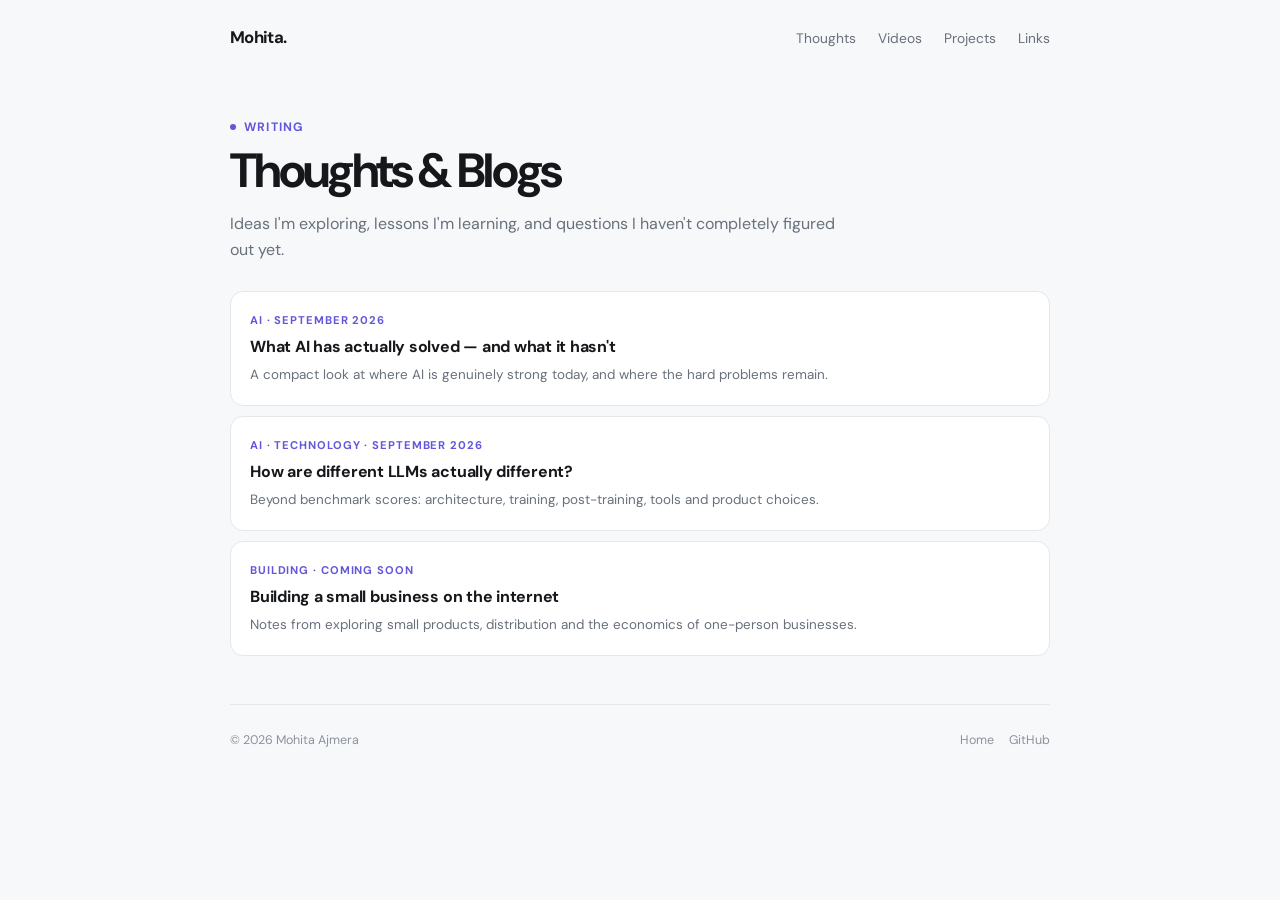
==== thoughts.html @ b76e72f8 "Add files via upload" ====
<!DOCTYPE html>
<html lang="en"><head><meta charset="UTF-8"><meta name="viewport" content="width=device-width, initial-scale=1.0"><title>Thoughts — Mohita</title><link rel="stylesheet" href="style.css"></head>
<body><div class="container">
<nav class="site-nav"><a class="logo" href="index.html">Mohita.</a><div class="nav-links"><a href="thoughts.html">Thoughts</a><a href="videos.html">Videos</a><a href="projects.html">Projects</a><a href="links.html">Links</a></div></nav>
<header class="page-header"><div class="eyebrow">Writing</div><h1>Thoughts & Blogs</h1><p>Ideas I'm exploring, lessons I'm learning, and questions I haven't completely figured out yet.</p></header>
<section class="section">
<a class="blog-item" id="ai-solved" href="#"><div class="blog-meta">AI · September 2026</div><h3>What AI has actually solved — and what it hasn't</h3><p>A compact look at where AI is genuinely strong today, and where the hard problems remain.</p></a>
<a class="blog-item" id="llms" href="#"><div class="blog-meta">AI · Technology · September 2026</div><h3>How are different LLMs actually different?</h3><p>Beyond benchmark scores: architecture, training, post-training, tools and product choices.</p></a>
<a class="blog-item" id="building" href="#"><div class="blog-meta">Building · Coming soon</div><h3>Building a small business on the internet</h3><p>Notes from exploring small products, distribution and the economics of one-person businesses.</p></a>
</section>
<footer class="footer"><div>© 2026 Mohita Ajmera</div><div class="footer-links"><a href="index.html">Home</a><a href="https://github.com/" target="_blank">GitHub</a></div></footer>
</div></body></html>
---- style.css ----
@import url('https://fonts.googleapis.com/css2?family=DM+Sans:wght@400;500;600;700&family=Playfair+Display:wght@500;600&display=swap');

:root {
  --bg: #f7f8fa;
  --card: #ffffff;
  --text: #15171a;
  --muted: #68707b;
  --soft: #8b929c;
  --primary: #6257d9;
  --primary-soft: #efedff;
  --border: #e5e7eb;
  --shadow: 0 8px 30px rgba(20, 25, 35, .045);
  --max: 820px;
}

* { box-sizing: border-box; margin: 0; padding: 0; }
html { scroll-behavior: smooth; }
body {
  background: var(--bg);
  color: var(--text);
  font-family: "DM Sans", sans-serif;
  line-height: 1.65;
  -webkit-font-smoothing: antialiased;
}
a { color: inherit; text-decoration: none; }
img { max-width: 100%; display: block; }

.container { width: min(var(--max), calc(100% - 36px)); margin: 0 auto; }

.site-nav {
  display: flex;
  align-items: center;
  justify-content: space-between;
  padding: 24px 0 18px;
}
.logo { font-weight: 700; letter-spacing: -.04em; font-size: 1.05rem; }
.nav-links { display: flex; gap: 22px; color: var(--muted); font-size: .86rem; }
.nav-links a:hover, .footer-links a:hover { color: var(--primary); }

.hero { text-align: center; padding: 42px 0 62px; }
.profile-photo {
  width: 104px; height: 104px; object-fit: cover; object-position: center 25%;
  border-radius: 50%; margin: 0 auto 18px;
  border: 4px solid #fff;
  box-shadow: 0 0 0 1px var(--border), 0 12px 28px rgba(30,35,45,.10);
}
.eyebrow {
  display: inline-flex; align-items: center; gap: 8px;
  color: var(--primary); font-weight: 700; font-size: .76rem;
  text-transform: uppercase; letter-spacing: .1em; margin-bottom: 10px;
}
.eyebrow::before {
  content: ""; width: 6px; height: 6px; border-radius: 50%; background: var(--primary);
}
h1 {
  font-size: clamp(2.35rem, 6vw, 3.6rem);
  line-height: 1.08; letter-spacing: -.055em; margin-bottom: 14px;
}
.hero h1 span { font-family: "Playfair Display", serif; font-weight: 500; }
.hero-bio { max-width: 610px; margin: 0 auto; color: var(--muted); font-size: 1rem; }
.socials { display: flex; justify-content: center; gap: 18px; margin-top: 20px; font-size: .84rem; font-weight: 600; }
.socials a { border-bottom: 1px solid #cfd2d8; padding-bottom: 1px; }
.socials a:hover { color: var(--primary); border-color: var(--primary); }

.section { margin-bottom: 48px; }
.section-title {
  font-size: .75rem; font-weight: 700; text-transform: uppercase;
  letter-spacing: .12em; color: var(--soft);
  padding-bottom: 8px; border-bottom: 1px solid var(--border); margin-bottom: 14px;
}
.about-text { color: #3f4650; font-size: .98rem; }
.about-text p + p { margin-top: 10px; }

.grid { display: grid; grid-template-columns: 1fr 1fr; gap: 12px; }
.card {
  background: var(--card); border: 1px solid var(--border); border-radius: 13px;
  padding: 19px; box-shadow: var(--shadow);
  transition: transform .2s ease, border-color .2s ease, box-shadow .2s ease;
}
.card:hover { transform: translateY(-3px); border-color: #c9c4f4; box-shadow: 0 14px 34px rgba(30,35,45,.07); }
.card h3 { font-size: .98rem; margin-bottom: 4px; letter-spacing: -.015em; }
.card p { color: var(--muted); font-size: .84rem; line-height: 1.5; }
.card .icon { font-size: 1rem; margin-right: 4px; }

.blog-item {
  display: block; background: var(--card); border: 1px solid var(--border);
  border-radius: 13px; padding: 19px; margin-bottom: 10px;
  transition: transform .2s ease, border-color .2s ease;
}
.blog-item:hover { transform: translateY(-2px); border-color: #c9c4f4; }
.blog-meta { color: var(--primary); font-size: .7rem; font-weight: 700; text-transform: uppercase; letter-spacing: .08em; }
.blog-item h3 { font-size: 1rem; margin: 4px 0; letter-spacing: -.015em; }
.blog-item p { color: var(--muted); font-size: .84rem; }
.see-all { display: inline-block; margin-top: 4px; color: var(--primary); font-size: .82rem; font-weight: 700; }

.footer {
  border-top: 1px solid var(--border); padding: 25px 0 38px;
  display: flex; justify-content: space-between; gap: 15px; color: var(--soft); font-size: .78rem;
}
.footer-links { display: flex; gap: 15px; }

.page-header { padding: 42px 0 28px; }
.page-header .eyebrow { margin-bottom: 8px; }
.page-header h1 { font-size: clamp(2rem, 5vw, 3rem); }
.page-header p { color: var(--muted); max-width: 620px; margin-top: 8px; }

@media (max-width: 620px) {
  .container { width: min(var(--max), calc(100% - 28px)); }
  .nav-links { gap: 12px; font-size: .78rem; }
  .nav-links a:nth-child(4) { display: none; }
  .hero { padding-top: 32px; }
  .grid { grid-template-columns: 1fr; }
  .footer { flex-direction: column; }
}
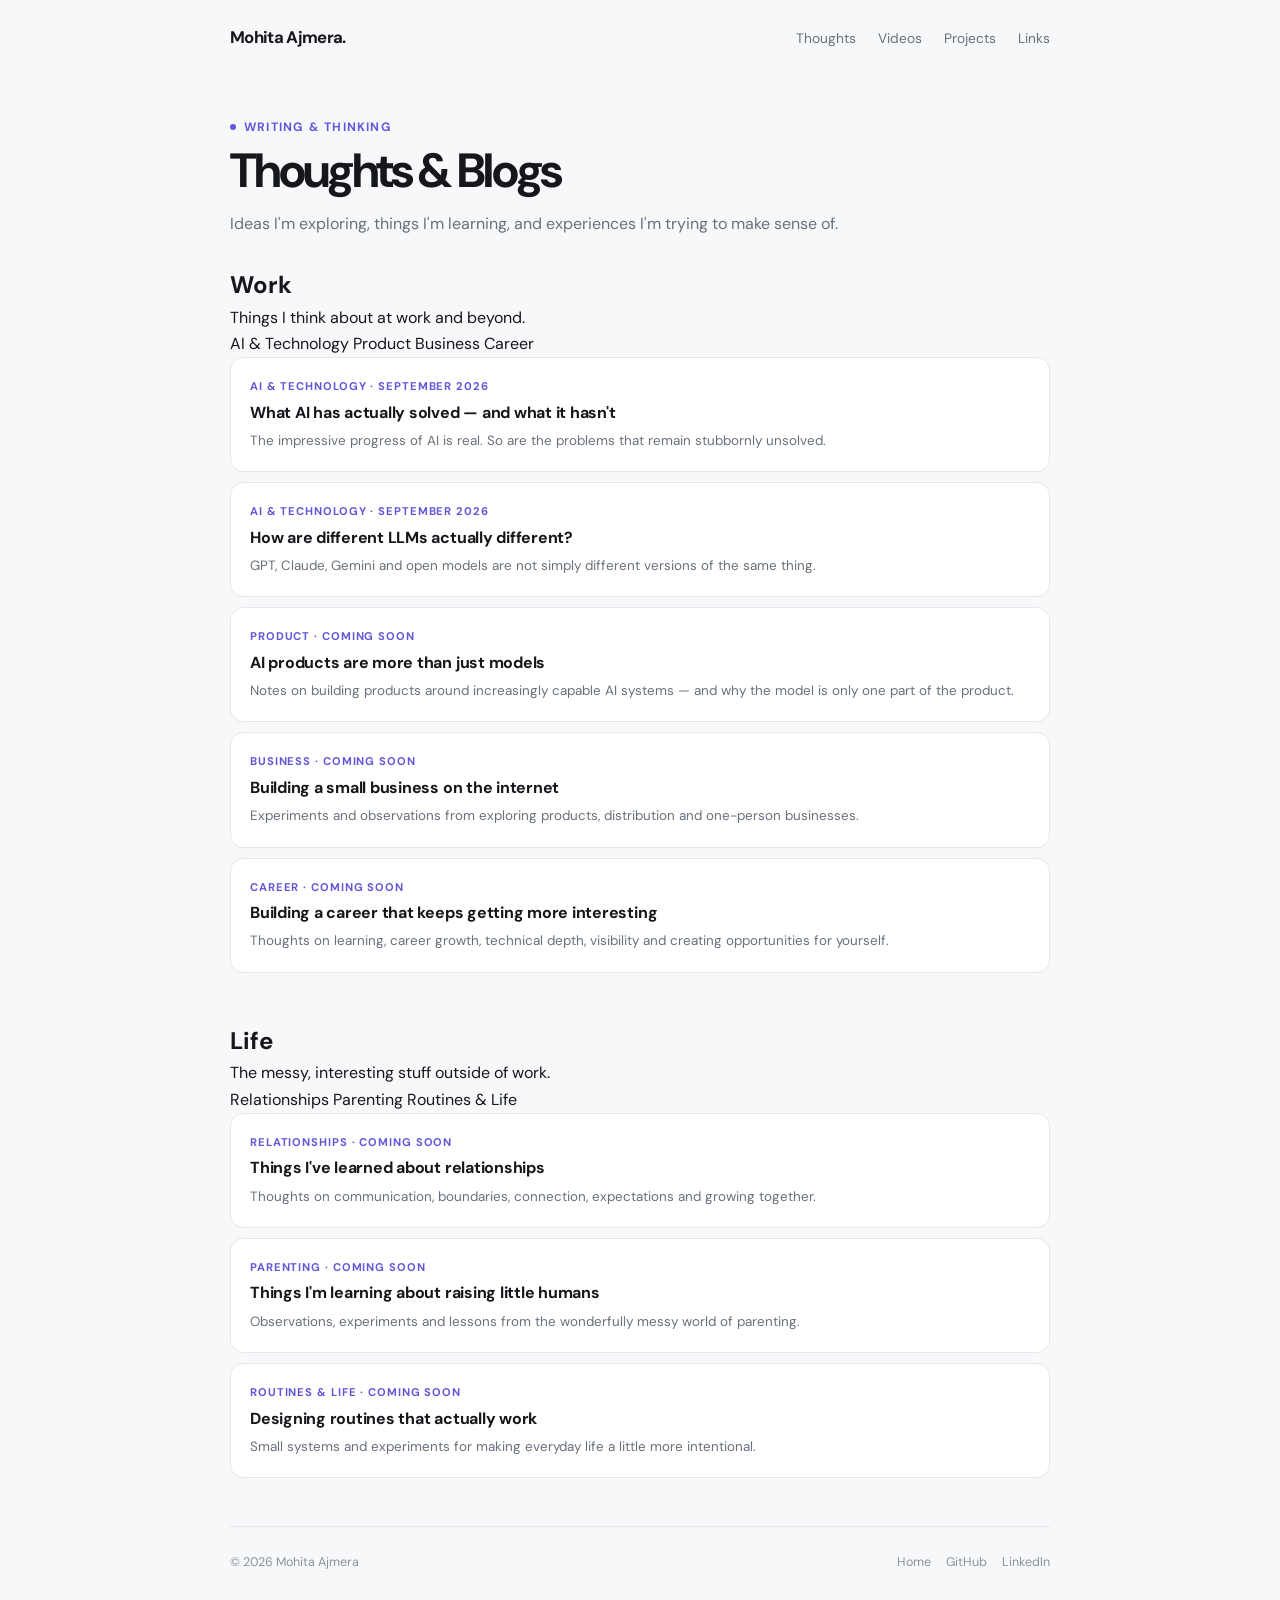
==== commit eeff74db: "Update thoughts.html" ====
--- a/thoughts.html
+++ b/thoughts.html
@@ -1,12 +1,359 @@
 <!DOCTYPE html>
-<html lang="en"><head><meta charset="UTF-8"><meta name="viewport" content="width=device-width, initial-scale=1.0"><title>Thoughts — Mohita</title><link rel="stylesheet" href="style.css"></head>
-<body><div class="container">
-<nav class="site-nav"><a class="logo" href="index.html">Mohita.</a><div class="nav-links"><a href="thoughts.html">Thoughts</a><a href="videos.html">Videos</a><a href="projects.html">Projects</a><a href="links.html">Links</a></div></nav>
-<header class="page-header"><div class="eyebrow">Writing</div><h1>Thoughts & Blogs</h1><p>Ideas I'm exploring, lessons I'm learning, and questions I haven't completely figured out yet.</p></header>
-<section class="section">
-<a class="blog-item" id="ai-solved" href="#"><div class="blog-meta">AI · September 2026</div><h3>What AI has actually solved — and what it hasn't</h3><p>A compact look at where AI is genuinely strong today, and where the hard problems remain.</p></a>
-<a class="blog-item" id="llms" href="#"><div class="blog-meta">AI · Technology · September 2026</div><h3>How are different LLMs actually different?</h3><p>Beyond benchmark scores: architecture, training, post-training, tools and product choices.</p></a>
-<a class="blog-item" id="building" href="#"><div class="blog-meta">Building · Coming soon</div><h3>Building a small business on the internet</h3><p>Notes from exploring small products, distribution and the economics of one-person businesses.</p></a>
-</section>
-<footer class="footer"><div>© 2026 Mohita Ajmera</div><div class="footer-links"><a href="index.html">Home</a><a href="https://github.com/" target="_blank">GitHub</a></div></footer>
-</div></body></html>
+<html lang="en">
+
+<head>
+  <meta charset="UTF-8">
+  <meta name="viewport" content="width=device-width, initial-scale=1.0">
+
+  <title>Thoughts & Blogs — Mohita</title>
+
+  <meta
+    name="description"
+    content="Mohita's thoughts and writing on AI, technology, product, business, career, relationships, parenting and everyday life."
+  >
+
+  <link rel="stylesheet" href="style.css">
+</head>
+
+<body>
+
+  <div class="container">
+
+    <!-- Navigation -->
+
+    <nav class="site-nav">
+
+      <a class="logo" href="index.html">
+        Mohita Ajmera.
+      </a>
+
+      <div class="nav-links">
+        <a href="thoughts.html">Thoughts</a>
+        <a href="videos.html">Videos</a>
+        <a href="projects.html">Projects</a>
+        <a href="links.html">Links</a>
+      </div>
+
+    </nav>
+
+
+    <!-- Page Header -->
+
+    <header class="page-header">
+
+      <div class="eyebrow">
+        Writing & Thinking
+      </div>
+
+      <h1>
+        Thoughts & Blogs
+      </h1>
+
+      <p>
+        Ideas I'm exploring, things I'm learning, and experiences
+        I'm trying to make sense of.
+      </p>
+
+    </header>
+
+
+    <!-- WORK -->
+
+    <section class="section thoughts-group">
+
+      <div class="thoughts-group-header">
+
+        <h2>
+          Work
+        </h2>
+
+        <p>
+          Things I think about at work and beyond.
+        </p>
+
+      </div>
+
+
+      <div class="category-tags">
+
+        <span>AI & Technology</span>
+        <span>Product</span>
+        <span>Business</span>
+        <span>Career</span>
+
+      </div>
+
+
+      <div class="posts">
+
+
+        <!-- AI -->
+
+        <a
+          class="blog-item"
+          id="ai-solved"
+          href="#"
+        >
+
+          <div class="blog-meta">
+            AI & Technology · September 2026
+          </div>
+
+          <h3>
+            What AI has actually solved — and what it hasn't
+          </h3>
+
+          <p>
+            The impressive progress of AI is real. So are the problems
+            that remain stubbornly unsolved.
+          </p>
+
+        </a>
+
+
+        <!-- LLMs -->
+
+        <a
+          class="blog-item"
+          id="llms"
+          href="#"
+        >
+
+          <div class="blog-meta">
+            AI & Technology · September 2026
+          </div>
+
+          <h3>
+            How are different LLMs actually different?
+          </h3>
+
+          <p>
+            GPT, Claude, Gemini and open models are not simply
+            different versions of the same thing.
+          </p>
+
+        </a>
+
+
+        <!-- Product -->
+
+        <a
+          class="blog-item"
+          id="ai-products"
+          href="#"
+        >
+
+          <div class="blog-meta">
+            Product · Coming soon
+          </div>
+
+          <h3>
+            AI products are more than just models
+          </h3>
+
+          <p>
+            Notes on building products around increasingly capable
+            AI systems — and why the model is only one part of the product.
+          </p>
+
+        </a>
+
+
+        <!-- Business -->
+
+        <a
+          class="blog-item"
+          id="small-business"
+          href="#"
+        >
+
+          <div class="blog-meta">
+            Business · Coming soon
+          </div>
+
+          <h3>
+            Building a small business on the internet
+          </h3>
+
+          <p>
+            Experiments and observations from exploring products,
+            distribution and one-person businesses.
+          </p>
+
+        </a>
+
+
+        <!-- Career -->
+
+        <a
+          class="blog-item"
+          id="career"
+          href="#"
+        >
+
+          <div class="blog-meta">
+            Career · Coming soon
+          </div>
+
+          <h3>
+            Building a career that keeps getting more interesting
+          </h3>
+
+          <p>
+            Thoughts on learning, career growth, technical depth,
+            visibility and creating opportunities for yourself.
+          </p>
+
+        </a>
+
+
+      </div>
+
+    </section>
+
+
+    <!-- LIFE -->
+
+    <section class="section thoughts-group">
+
+      <div class="thoughts-group-header">
+
+        <h2>
+          Life
+        </h2>
+
+        <p>
+          The messy, interesting stuff outside of work.
+        </p>
+
+      </div>
+
+
+      <div class="category-tags">
+
+        <span>Relationships</span>
+        <span>Parenting</span>
+        <span>Routines & Life</span>
+
+      </div>
+
+
+      <div class="posts">
+
+
+        <!-- Relationships -->
+
+        <a
+          class="blog-item"
+          id="relationships"
+          href="#"
+        >
+
+          <div class="blog-meta">
+            Relationships · Coming soon
+          </div>
+
+          <h3>
+            Things I've learned about relationships
+          </h3>
+
+          <p>
+            Thoughts on communication, boundaries, connection,
+            expectations and growing together.
+          </p>
+
+        </a>
+
+
+        <!-- Parenting -->
+
+        <a
+          class="blog-item"
+          id="parenting"
+          href="#"
+        >
+
+          <div class="blog-meta">
+            Parenting · Coming soon
+          </div>
+
+          <h3>
+            Things I'm learning about raising little humans
+          </h3>
+
+          <p>
+            Observations, experiments and lessons from the
+            wonderfully messy world of parenting.
+          </p>
+
+        </a>
+
+
+        <!-- Routines -->
+
+        <a
+          class="blog-item"
+          id="routines"
+          href="#"
+        >
+
+          <div class="blog-meta">
+            Routines & Life · Coming soon
+          </div>
+
+          <h3>
+            Designing routines that actually work
+          </h3>
+
+          <p>
+            Small systems and experiments for making everyday
+            life a little more intentional.
+          </p>
+
+        </a>
+
+
+      </div>
+
+    </section>
+
+
+    <!-- Footer -->
+
+    <footer class="footer">
+
+      <div>
+        © 2026 Mohita Ajmera
+      </div>
+
+      <div class="footer-links">
+
+        <a href="index.html">
+          Home
+        </a>
+
+        <a
+          href="https://github.com/"
+          target="_blank"
+          rel="noopener"
+        >
+          GitHub
+        </a>
+
+        <a
+          href="https://www.linkedin.com/"
+          target="_blank"
+          rel="noopener"
+        >
+          LinkedIn
+        </a>
+
+      </div>
+
+    </footer>
+
+  </div>
+
+</body>
+
+</html>
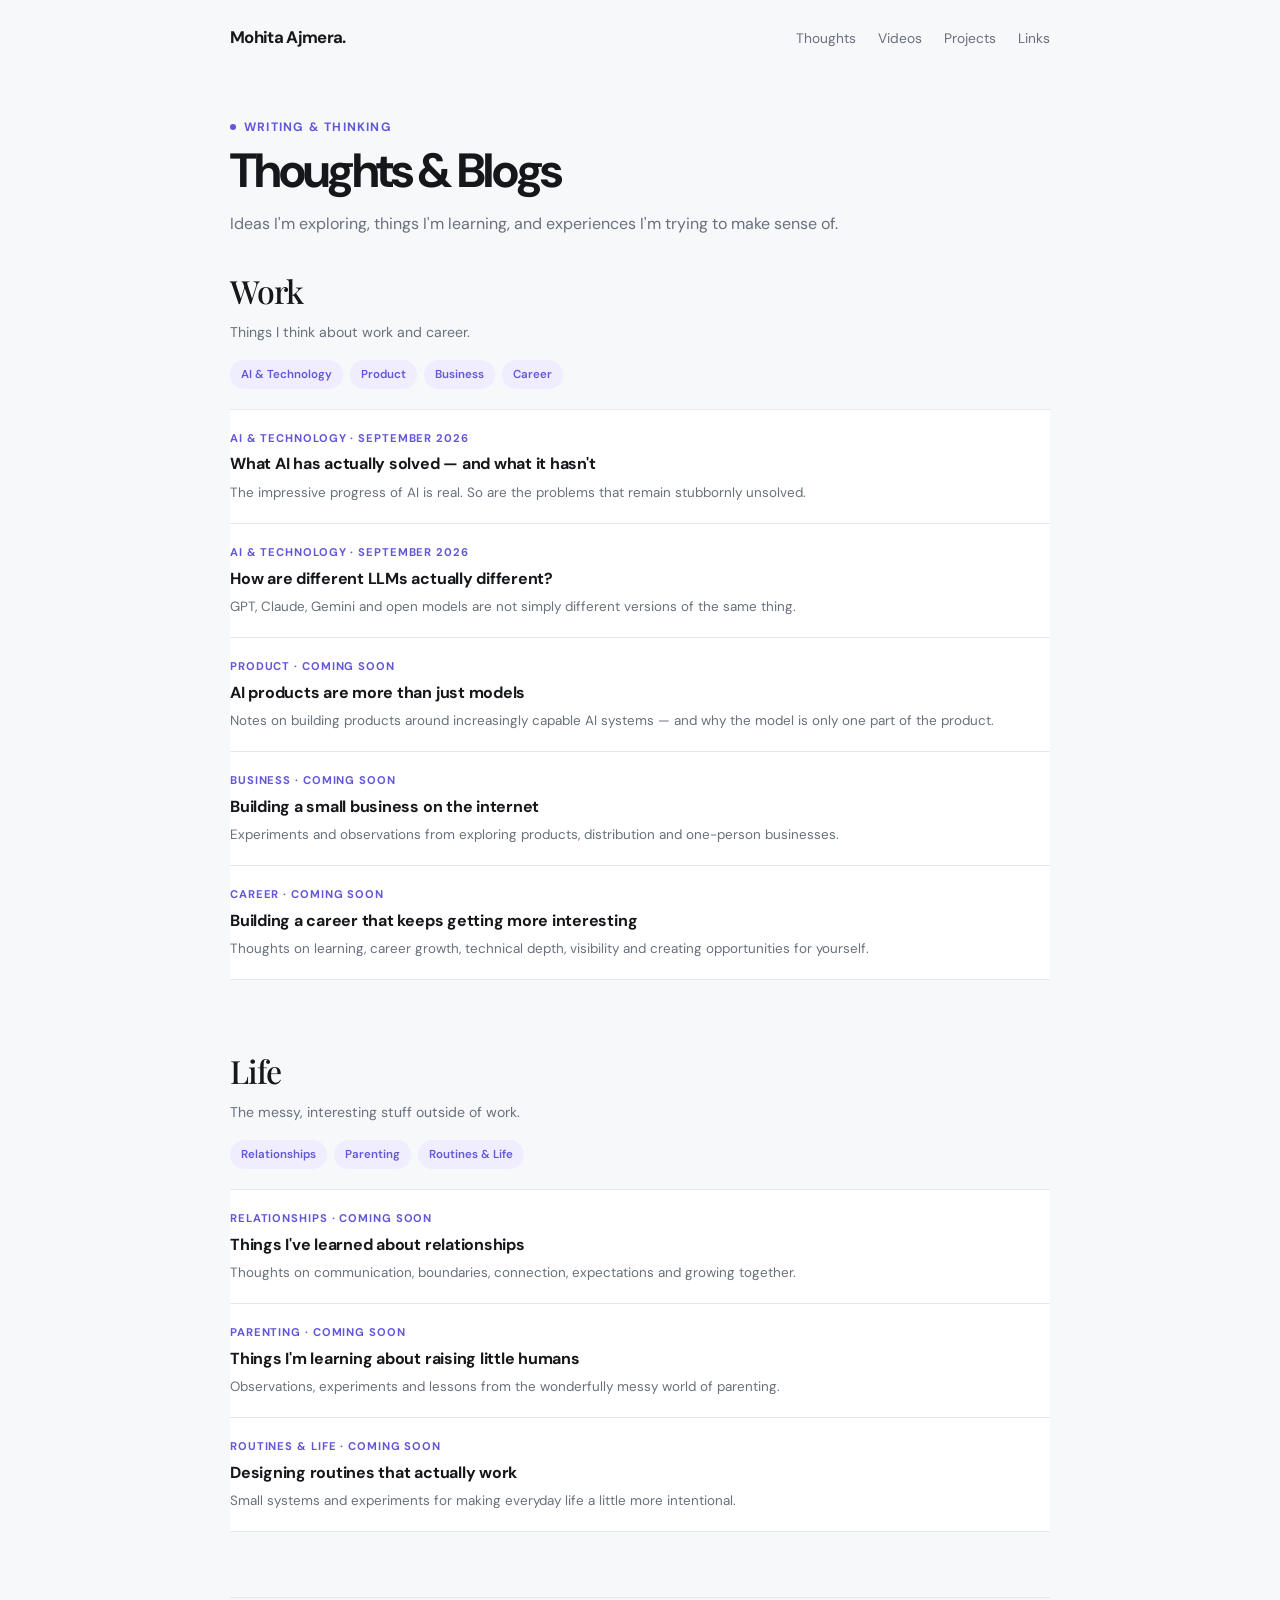
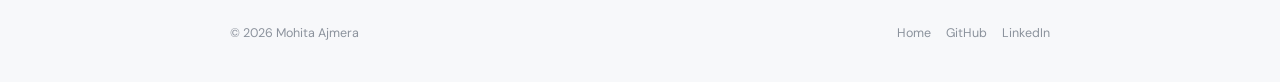
==== commit 73bd6a22: "Update thoughts.html" ====
--- a/thoughts.html
+++ b/thoughts.html
@@ -5,7 +5,7 @@
   <meta charset="UTF-8">
   <meta name="viewport" content="width=device-width, initial-scale=1.0">
 
-  <title>Thoughts & Blogs — Mohita</title>
+  <title>Thoughts & Blogs — Mohita Ajmera</title>
 
   <meta
     name="description"
@@ -57,261 +57,270 @@
     </header>
 
 
-    <!-- WORK -->
-
-    <section class="section thoughts-group">
-
-      <div class="thoughts-group-header">
-
-        <h2>
-          Work
-        </h2>
-
-        <p>
-          Things I think about at work and beyond.
-        </p>
-
-      </div>
-
-
-      <div class="category-tags">
-
-        <span>AI & Technology</span>
-        <span>Product</span>
-        <span>Business</span>
-        <span>Career</span>
-
-      </div>
-
-
-      <div class="posts">
-
-
-        <!-- AI -->
-
-        <a
-          class="blog-item"
-          id="ai-solved"
-          href="#"
-        >
-
-          <div class="blog-meta">
-            AI & Technology · September 2026
-          </div>
-
-          <h3>
-            What AI has actually solved — and what it hasn't
-          </h3>
-
-          <p>
-            The impressive progress of AI is real. So are the problems
-            that remain stubbornly unsolved.
-          </p>
-
-        </a>
-
-
-        <!-- LLMs -->
-
-        <a
-          class="blog-item"
-          id="llms"
-          href="#"
-        >
-
-          <div class="blog-meta">
-            AI & Technology · September 2026
-          </div>
-
-          <h3>
-            How are different LLMs actually different?
-          </h3>
-
-          <p>
-            GPT, Claude, Gemini and open models are not simply
-            different versions of the same thing.
-          </p>
-
-        </a>
-
-
-        <!-- Product -->
-
-        <a
-          class="blog-item"
-          id="ai-products"
-          href="#"
-        >
-
-          <div class="blog-meta">
-            Product · Coming soon
-          </div>
-
-          <h3>
-            AI products are more than just models
-          </h3>
-
-          <p>
-            Notes on building products around increasingly capable
-            AI systems — and why the model is only one part of the product.
-          </p>
-
-        </a>
-
-
-        <!-- Business -->
-
-        <a
-          class="blog-item"
-          id="small-business"
-          href="#"
-        >
-
-          <div class="blog-meta">
-            Business · Coming soon
-          </div>
-
-          <h3>
-            Building a small business on the internet
-          </h3>
-
-          <p>
-            Experiments and observations from exploring products,
-            distribution and one-person businesses.
-          </p>
-
-        </a>
-
-
-        <!-- Career -->
-
-        <a
-          class="blog-item"
-          id="career"
-          href="#"
-        >
-
-          <div class="blog-meta">
-            Career · Coming soon
-          </div>
-
-          <h3>
-            Building a career that keeps getting more interesting
-          </h3>
-
-          <p>
-            Thoughts on learning, career growth, technical depth,
-            visibility and creating opportunities for yourself.
-          </p>
-
-        </a>
-
-
-      </div>
-
-    </section>
-
-
-    <!-- LIFE -->
-
-    <section class="section thoughts-group">
-
-      <div class="thoughts-group-header">
-
-        <h2>
-          Life
-        </h2>
-
-        <p>
-          The messy, interesting stuff outside of work.
-        </p>
-
-      </div>
-
-
-      <div class="category-tags">
-
-        <span>Relationships</span>
-        <span>Parenting</span>
-        <span>Routines & Life</span>
-
-      </div>
-
-
-      <div class="posts">
-
-
-        <!-- Relationships -->
-
-        <a
-          class="blog-item"
-          id="relationships"
-          href="#"
-        >
-
-          <div class="blog-meta">
-            Relationships · Coming soon
-          </div>
-
-          <h3>
-            Things I've learned about relationships
-          </h3>
-
-          <p>
-            Thoughts on communication, boundaries, connection,
-            expectations and growing together.
-          </p>
-
-        </a>
-
-
-        <!-- Parenting -->
-
-        <a
-          class="blog-item"
-          id="parenting"
-          href="#"
-        >
-
-          <div class="blog-meta">
-            Parenting · Coming soon
-          </div>
-
-          <h3>
-            Things I'm learning about raising little humans
-          </h3>
-
-          <p>
-            Observations, experiments and lessons from the
-            wonderfully messy world of parenting.
-          </p>
-
-        </a>
-
-
-        <!-- Routines -->
-
-        <a
-          class="blog-item"
-          id="routines"
-          href="#"
-        >
-
-          <div class="blog-meta">
-            Routines & Life · Coming soon
-          </div>
-
-          <h3>
-            Designing routines that actually work
-          </h3>
-
-          <p>
-            Small systems and experiments for making everyday
-            life a little more intentional.
-          </p>
-
-        </a>
-
+    <!-- Work + Life -->
+
+    <section class="section">
+
+      <div class="thoughts-grid">
+
+
+        <!-- =========================
+             WORK
+             ========================= -->
+
+        <div class="thoughts-group">
+
+          <div class="thoughts-group-header">
+
+            <h2>
+              Work
+            </h2>
+
+            <p>
+              Things I think about work and career.
+            </p>
+
+          </div>
+
+
+          <!-- Categories -->
+
+          <div class="category-tags">
+
+            <span>AI & Technology</span>
+            <span>Product</span>
+            <span>Business</span>
+            <span>Career</span>
+
+          </div>
+
+
+          <!-- Posts -->
+
+          <div class="posts">
+
+
+            <a
+              class="blog-item"
+              id="ai-solved"
+              href="#"
+            >
+
+              <div class="blog-meta">
+                AI & Technology · September 2026
+              </div>
+
+              <h3>
+                What AI has actually solved — and what it hasn't
+              </h3>
+
+              <p>
+                The impressive progress of AI is real. So are the
+                problems that remain stubbornly unsolved.
+              </p>
+
+            </a>
+
+
+            <a
+              class="blog-item"
+              id="llms"
+              href="#"
+            >
+
+              <div class="blog-meta">
+                AI & Technology · September 2026
+              </div>
+
+              <h3>
+                How are different LLMs actually different?
+              </h3>
+
+              <p>
+                GPT, Claude, Gemini and open models are not simply
+                different versions of the same thing.
+              </p>
+
+            </a>
+
+
+            <a
+              class="blog-item"
+              id="ai-products"
+              href="#"
+            >
+
+              <div class="blog-meta">
+                Product · Coming soon
+              </div>
+
+              <h3>
+                AI products are more than just models
+              </h3>
+
+              <p>
+                Notes on building products around increasingly
+                capable AI systems — and why the model is only
+                one part of the product.
+              </p>
+
+            </a>
+
+
+            <a
+              class="blog-item"
+              id="small-business"
+              href="#"
+            >
+
+              <div class="blog-meta">
+                Business · Coming soon
+              </div>
+
+              <h3>
+                Building a small business on the internet
+              </h3>
+
+              <p>
+                Experiments and observations from exploring
+                products, distribution and one-person businesses.
+              </p>
+
+            </a>
+
+
+            <a
+              class="blog-item"
+              id="career"
+              href="#"
+            >
+
+              <div class="blog-meta">
+                Career · Coming soon
+              </div>
+
+              <h3>
+                Building a career that keeps getting more interesting
+              </h3>
+
+              <p>
+                Thoughts on learning, career growth, technical depth,
+                visibility and creating opportunities for yourself.
+              </p>
+
+            </a>
+
+
+          </div>
+
+        </div>
+
+
+
+        <!-- =========================
+             LIFE
+             ========================= -->
+
+        <div class="thoughts-group">
+
+          <div class="thoughts-group-header">
+
+            <h2>
+              Life
+            </h2>
+
+            <p>
+              The messy, interesting stuff outside of work.
+            </p>
+
+          </div>
+
+
+          <!-- Categories -->
+
+          <div class="category-tags">
+
+            <span>Relationships</span>
+            <span>Parenting</span>
+            <span>Routines & Life</span>
+
+          </div>
+
+
+          <!-- Posts -->
+
+          <div class="posts">
+
+
+            <a
+              class="blog-item"
+              id="relationships"
+              href="#"
+            >
+
+              <div class="blog-meta">
+                Relationships · Coming soon
+              </div>
+
+              <h3>
+                Things I've learned about relationships
+              </h3>
+
+              <p>
+                Thoughts on communication, boundaries, connection,
+                expectations and growing together.
+              </p>
+
+            </a>
+
+
+            <a
+              class="blog-item"
+              id="parenting"
+              href="#"
+            >
+
+              <div class="blog-meta">
+                Parenting · Coming soon
+              </div>
+
+              <h3>
+                Things I'm learning about raising little humans
+              </h3>
+
+              <p>
+                Observations, experiments and lessons from the
+                wonderfully messy world of parenting.
+              </p>
+
+            </a>
+
+
+            <a
+              class="blog-item"
+              id="routines"
+              href="#"
+            >
+
+              <div class="blog-meta">
+                Routines & Life · Coming soon
+              </div>
+
+              <h3>
+                Designing routines that actually work
+              </h3>
+
+              <p>
+                Small systems and experiments for making everyday
+                life a little more intentional.
+              </p>
+
+            </a>
+
+
+          </div>
+
+        </div>
 
       </div>
 
--- a/style.css
+++ b/style.css
@@ -113,3 +113,70 @@
   .grid { grid-template-columns: 1fr; }
   .footer { flex-direction: column; }
 }
+
+/* ================================
+   THOUGHTS & BLOGS PAGE
+   ================================ */
+
+.thoughts-group {
+  margin-bottom: 65px;
+}
+
+.thoughts-group-header {
+  margin-bottom: 16px;
+}
+
+.thoughts-group-header h2 {
+  font-family: "Playfair Display", serif;
+  font-size: 2rem;
+  font-weight: 500;
+  letter-spacing: -0.03em;
+  margin-bottom: 3px;
+}
+
+.thoughts-group-header p {
+  color: var(--muted);
+  font-size: 0.88rem;
+}
+
+
+/* Category pills */
+
+.category-tags {
+  display: flex;
+  flex-wrap: wrap;
+  gap: 7px;
+  margin-bottom: 20px;
+}
+
+.category-tags span {
+  background: var(--primary-soft);
+  color: var(--primary);
+  border-radius: 100px;
+  padding: 5px 11px;
+  font-size: 0.72rem;
+  font-weight: 600;
+}
+
+
+/* Posts */
+
+.posts {
+  border-top: 1px solid var(--border);
+}
+
+.posts .blog-item {
+  border-left: 0;
+  border-right: 0;
+  border-top: 0;
+  border-radius: 0;
+  box-shadow: none;
+  margin-bottom: 0;
+  padding-left: 0;
+  padding-right: 0;
+}
+
+.posts .blog-item:hover {
+  transform: none;
+  padding-left: 7px;
+}
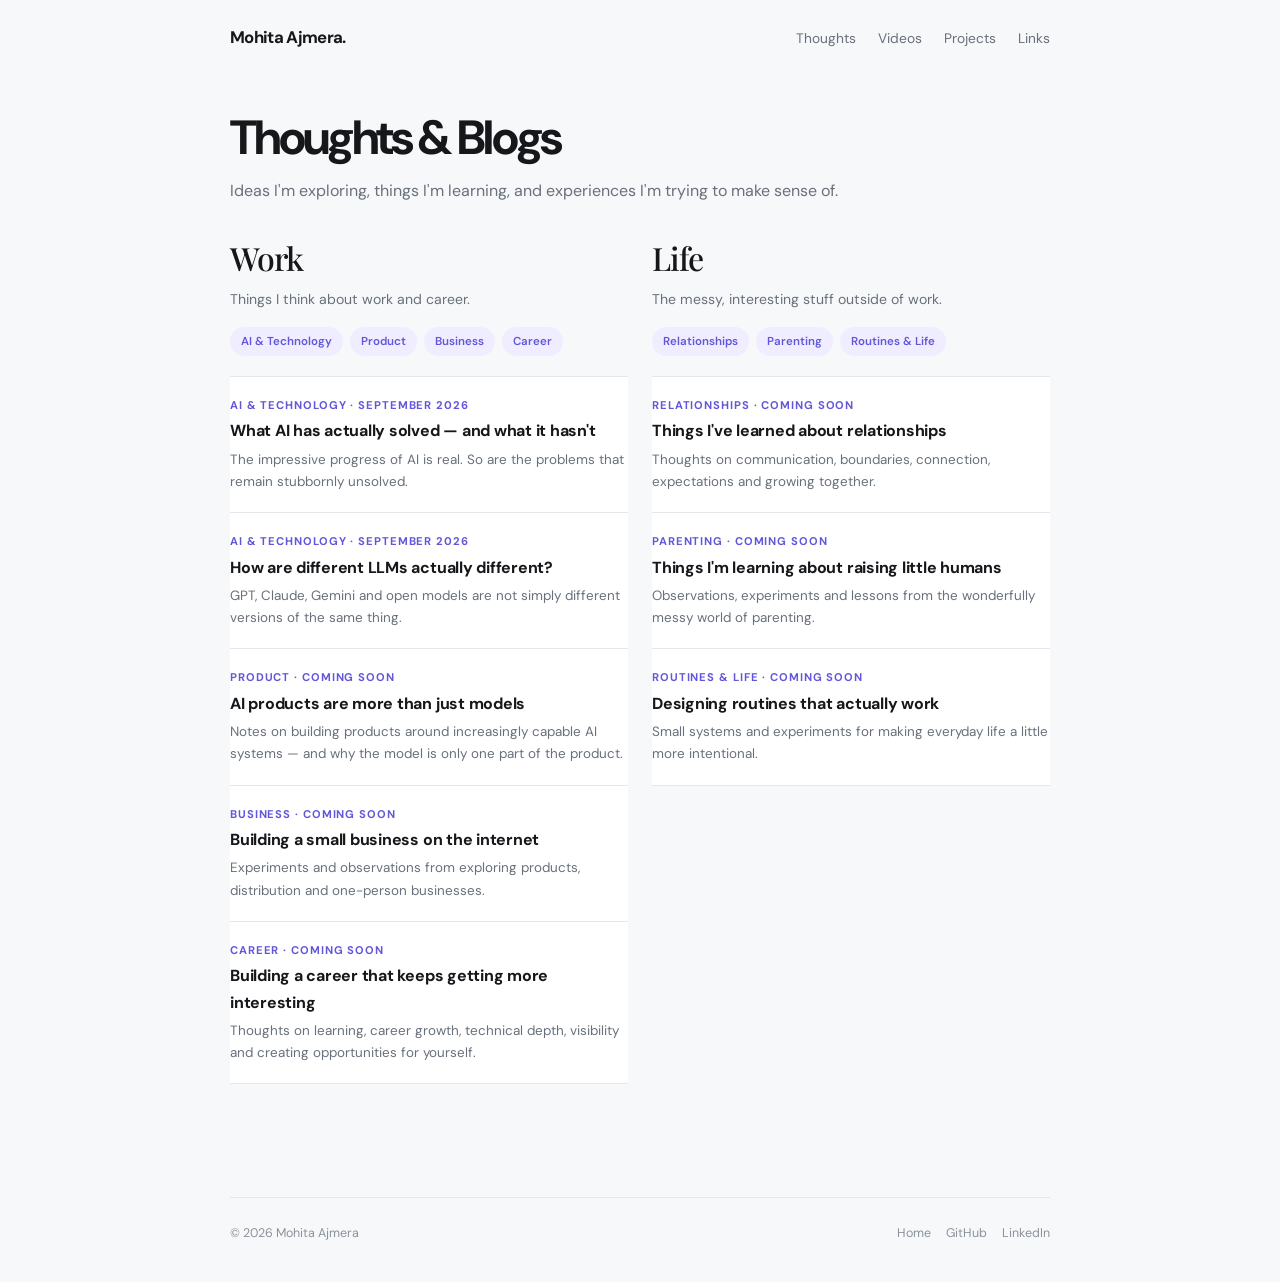
==== commit 7aa4bd22: "Update thoughts.html" ====
--- a/thoughts.html
+++ b/thoughts.html
@@ -40,10 +40,6 @@
     <!-- Page Header -->
 
     <header class="page-header">
-
-      <div class="eyebrow">
-        Writing & Thinking
-      </div>
 
       <h1>
         Thoughts & Blogs
--- a/style.css
+++ b/style.css
@@ -180,3 +180,17 @@
   transform: none;
   padding-left: 7px;
 }
+
+.thoughts-grid {
+  display: grid;
+  grid-template-columns: 1fr 1fr;
+  gap: 24px;
+  align-items: start;
+}
+
+@media (max-width: 700px) {
+  .thoughts-grid {
+    grid-template-columns: 1fr;
+    gap: 18px;
+  }
+}
